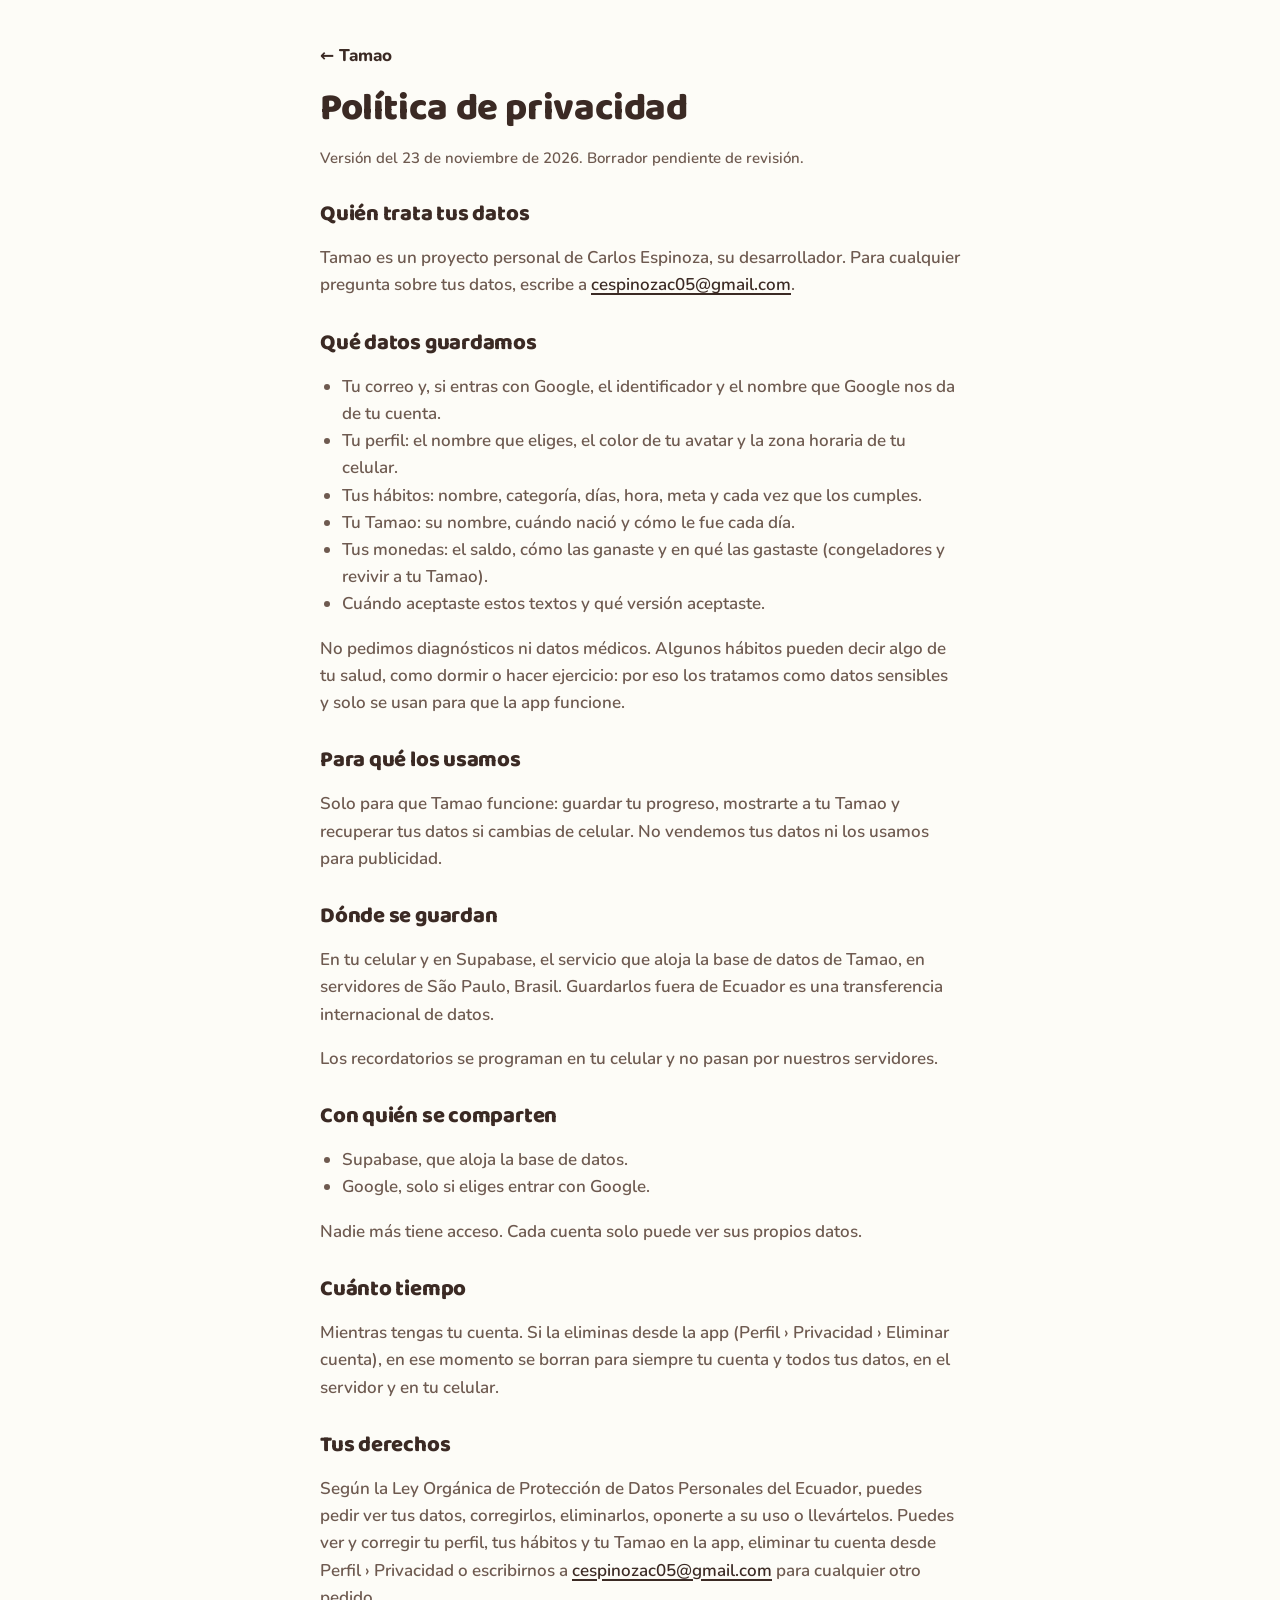
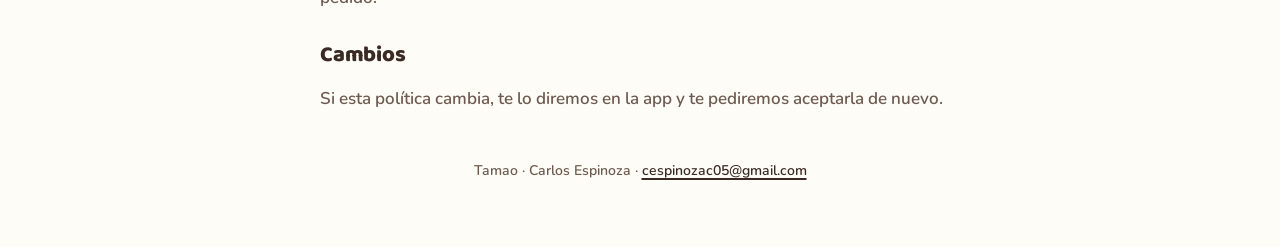
==== privacidad/index.html @ f1f6497f "Web pública de Tamao: inicio, Términos, Privacidad y eliminar la cuenta" ====
<!doctype html>
<html lang="es">
<head>
<meta charset="utf-8">
<meta name="viewport" content="width=device-width, initial-scale=1">
<title>Política de privacidad · Tamao</title>
<meta name="description" content="Política de privacidad de Tamao.">
<link rel="icon" href="../logo.png">
<link rel="stylesheet" href="../styles.css">
</head>
<body>
<main>
<a class="back" href="../">← Tamao</a>
<h1>Política de privacidad</h1>
<p class="version">Versión del 23 de noviembre de 2026. Borrador pendiente de revisión.</p>
<h2>Quién trata tus datos</h2>
<p>Tamao es un proyecto personal de Carlos Espinoza, su desarrollador. Para cualquier pregunta sobre tus datos, escribe a <a href="mailto:cespinozac05@gmail.com">cespinozac05@gmail.com</a>.</p>
<h2>Qué datos guardamos</h2>
<ul>
  <li>Tu correo y, si entras con Google, el identificador y el nombre que Google nos da de tu cuenta.</li>
  <li>Tu perfil: el nombre que eliges, el color de tu avatar y la zona horaria de tu celular.</li>
  <li>Tus hábitos: nombre, categoría, días, hora, meta y cada vez que los cumples.</li>
  <li>Tu Tamao: su nombre, cuándo nació y cómo le fue cada día.</li>
  <li>Tus monedas: el saldo, cómo las ganaste y en qué las gastaste (congeladores y revivir a tu Tamao).</li>
  <li>Cuándo aceptaste estos textos y qué versión aceptaste.</li>
</ul>
<p>No pedimos diagnósticos ni datos médicos. Algunos hábitos pueden decir algo de tu salud, como dormir o hacer ejercicio: por eso los tratamos como datos sensibles y solo se usan para que la app funcione.</p>
<h2>Para qué los usamos</h2>
<p>Solo para que Tamao funcione: guardar tu progreso, mostrarte a tu Tamao y recuperar tus datos si cambias de celular. No vendemos tus datos ni los usamos para publicidad.</p>
<h2>Dónde se guardan</h2>
<p>En tu celular y en Supabase, el servicio que aloja la base de datos de Tamao, en servidores de São Paulo, Brasil. Guardarlos fuera de Ecuador es una transferencia internacional de datos.</p>
<p>Los recordatorios se programan en tu celular y no pasan por nuestros servidores.</p>
<h2>Con quién se comparten</h2>
<ul>
  <li>Supabase, que aloja la base de datos.</li>
  <li>Google, solo si eliges entrar con Google.</li>
</ul>
<p>Nadie más tiene acceso. Cada cuenta solo puede ver sus propios datos.</p>
<h2>Cuánto tiempo</h2>
<p>Mientras tengas tu cuenta. Si la eliminas desde la app (Perfil › Privacidad › Eliminar cuenta), en ese momento se borran para siempre tu cuenta y todos tus datos, en el servidor y en tu celular.</p>
<h2>Tus derechos</h2>
<p>Según la Ley Orgánica de Protección de Datos Personales del Ecuador, puedes pedir ver tus datos, corregirlos, eliminarlos, oponerte a su uso o llevártelos. Puedes ver y corregir tu perfil, tus hábitos y tu Tamao en la app, eliminar tu cuenta desde Perfil › Privacidad o escribirnos a <a href="mailto:cespinozac05@gmail.com">cespinozac05@gmail.com</a> para cualquier otro pedido.</p>
<h2>Cambios</h2>
<p>Si esta política cambia, te lo diremos en la app y te pediremos aceptarla de nuevo.</p>
<footer>Tamao · Carlos Espinoza · <a href="mailto:cespinozac05@gmail.com">cespinozac05@gmail.com</a></footer>
</main>
</body>
</html>
---- styles.css ----
@font-face { font-family: "Nunito"; font-weight: 600; font-display: swap; src: url("fonts/Nunito-SemiBold.ttf"); }
@font-face { font-family: "Nunito"; font-weight: 700; font-display: swap; src: url("fonts/Nunito-Bold.ttf"); }
@font-face { font-family: "Nunito"; font-weight: 800; font-display: swap; src: url("fonts/Nunito-ExtraBold.ttf"); }
@font-face { font-family: "Baloo 2"; font-weight: 800; font-display: swap; src: url("fonts/Baloo2-ExtraBold.ttf"); }

:root {
  --paper: #FDFCF7;
  --surface: #FFFEFA;
  --shell: #F3E3CC;
  --orange: #F4A46A;
  --brown: #3B2A24;
  --muted: #6E5A50;
  --line: #E2D6C6;
}

* { box-sizing: border-box; }

body {
  margin: 0;
  background: var(--paper);
  color: var(--brown);
  font: 600 17px/1.6 "Nunito", system-ui, sans-serif;
}

main { max-width: 680px; margin: 0 auto; padding: 32px 20px 64px; }

a { color: var(--brown); text-decoration-thickness: 2px; text-underline-offset: 3px; }
a:focus-visible { outline: 3px solid var(--brown); outline-offset: 3px; border-radius: 4px; }

h1, h2 { font-family: "Baloo 2", system-ui, sans-serif; font-weight: 800; line-height: 1.15; letter-spacing: -0.01em; }
h1 { font-size: 38px; margin: 8px 0 4px; }
h2 { font-size: 22px; margin: 32px 0 6px; }
p, li { color: var(--muted); }
ul { padding-left: 22px; }

.back { display: inline-flex; align-items: center; gap: 8px; font-weight: 800; text-decoration: none; padding: 10px 0; min-height: 44px; }
.version { font-size: 15px; }

.hero { text-align: center; padding-top: 24px; }
.hero img { width: 168px; height: 168px; border-radius: 40px; border: 2px solid var(--brown); }
.hero h1 { font-size: 56px; margin-top: 16px; }
.tagline { font-size: 20px; font-weight: 700; margin: 0 auto; max-width: 320px; }

.links { list-style: none; padding: 0; margin: 40px 0 0; display: grid; gap: 12px; }
.links a {
  display: flex; justify-content: space-between; align-items: center;
  min-height: 56px; padding: 0 22px;
  background: var(--surface); border: 2px solid var(--brown); border-radius: 999px;
  font-weight: 800; text-decoration: none; color: var(--brown);
  box-shadow: 0 3px 0 rgba(59, 42, 36, 0.16);
}
.links a:hover { background: var(--shell); }

.card { background: var(--surface); border: 2px solid var(--brown); border-radius: 24px; padding: 4px 22px 12px; margin-top: 20px; }
.note { font-size: 15px; margin-top: 40px; text-align: center; }
footer { text-align: center; font-size: 14px; color: var(--muted); margin-top: 48px; }
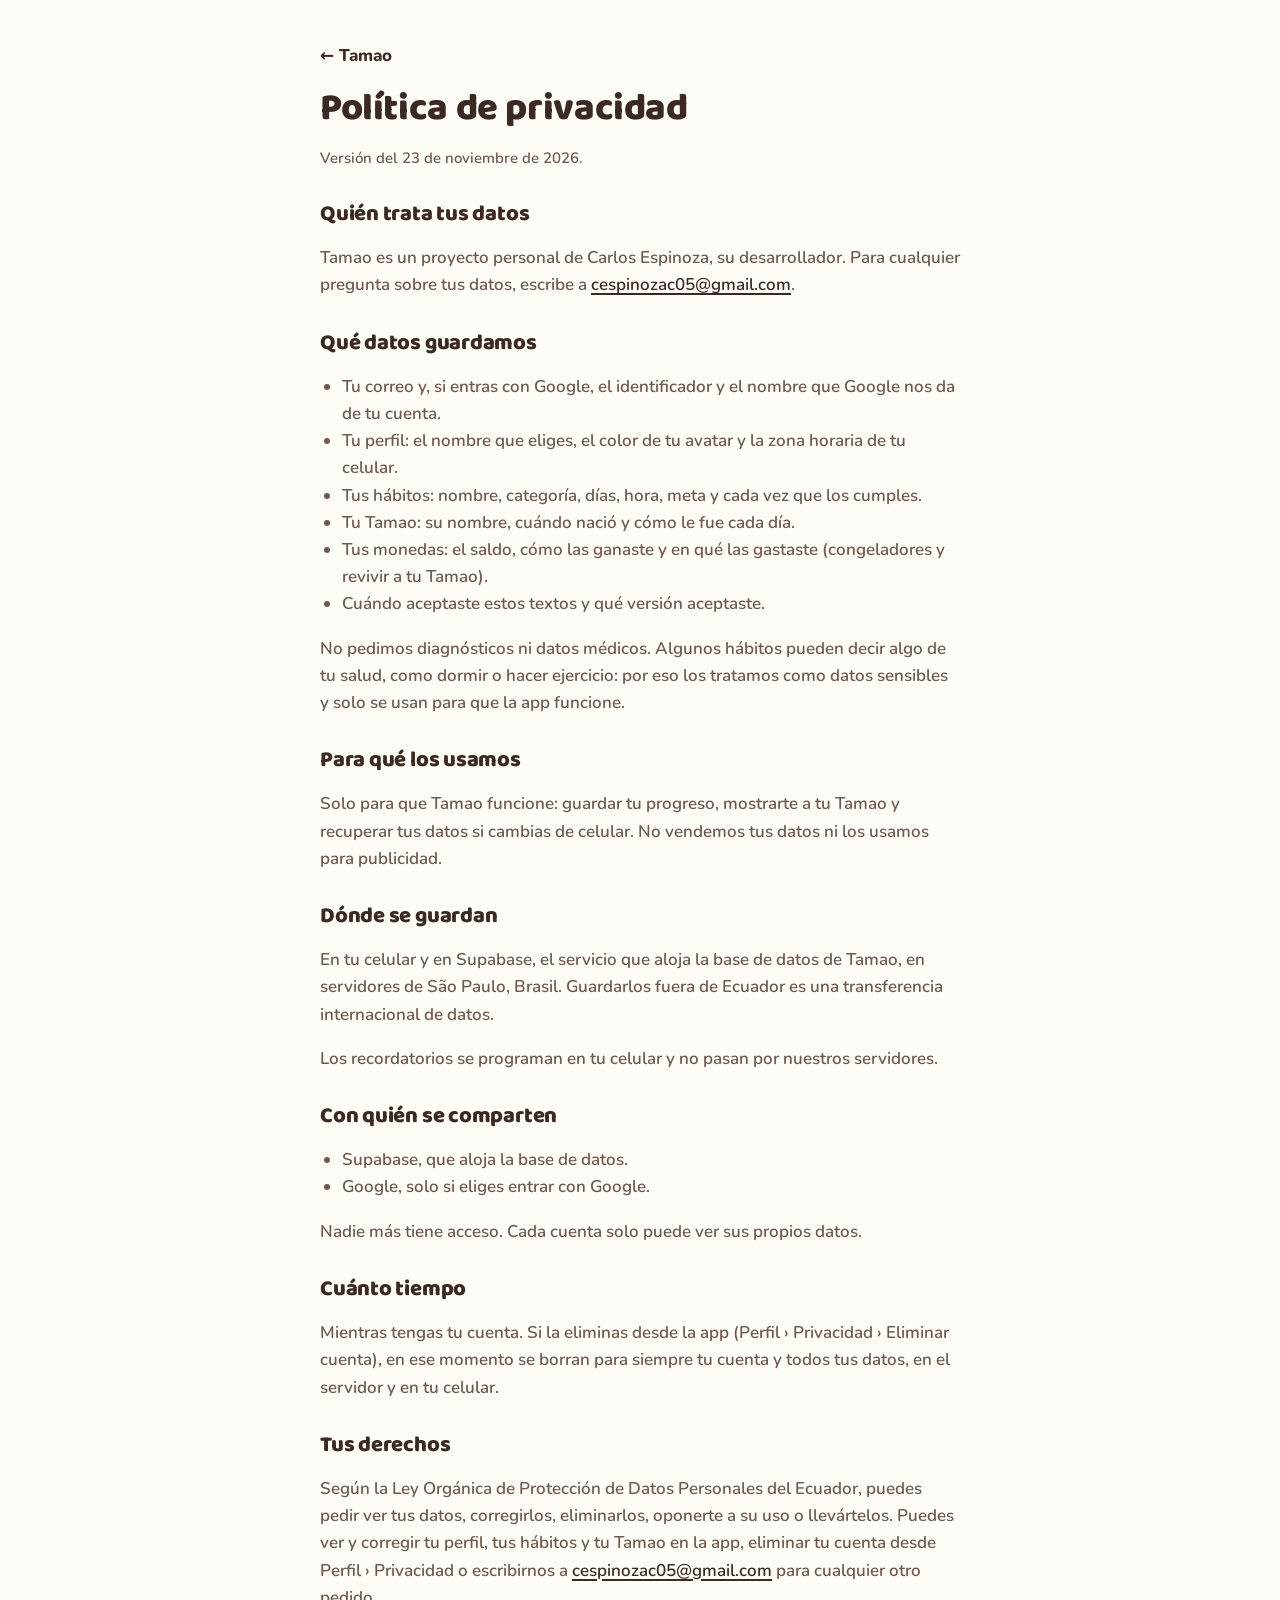
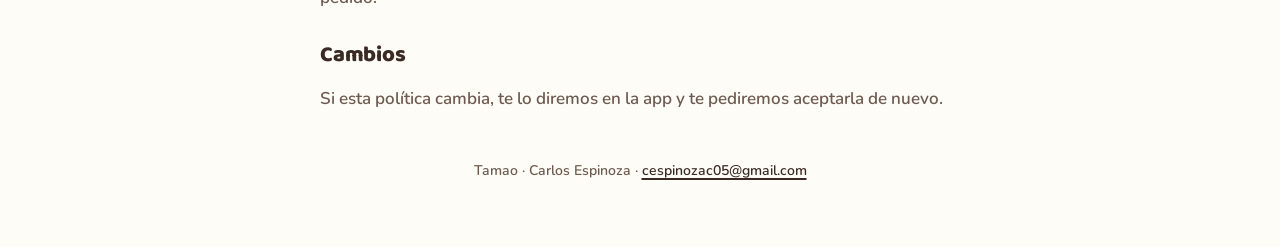
==== commit b0f6c397: "Los textos legales dejan de ser borrador" ====
--- a/privacidad/index.html
+++ b/privacidad/index.html
@@ -12,7 +12,7 @@
 <main>
 <a class="back" href="../">← Tamao</a>
 <h1>Política de privacidad</h1>
-<p class="version">Versión del 23 de noviembre de 2026. Borrador pendiente de revisión.</p>
+<p class="version">Versión del 23 de noviembre de 2026.</p>
 <h2>Quién trata tus datos</h2>
 <p>Tamao es un proyecto personal de Carlos Espinoza, su desarrollador. Para cualquier pregunta sobre tus datos, escribe a <a href="mailto:cespinozac05@gmail.com">cespinozac05@gmail.com</a>.</p>
 <h2>Qué datos guardamos</h2>
